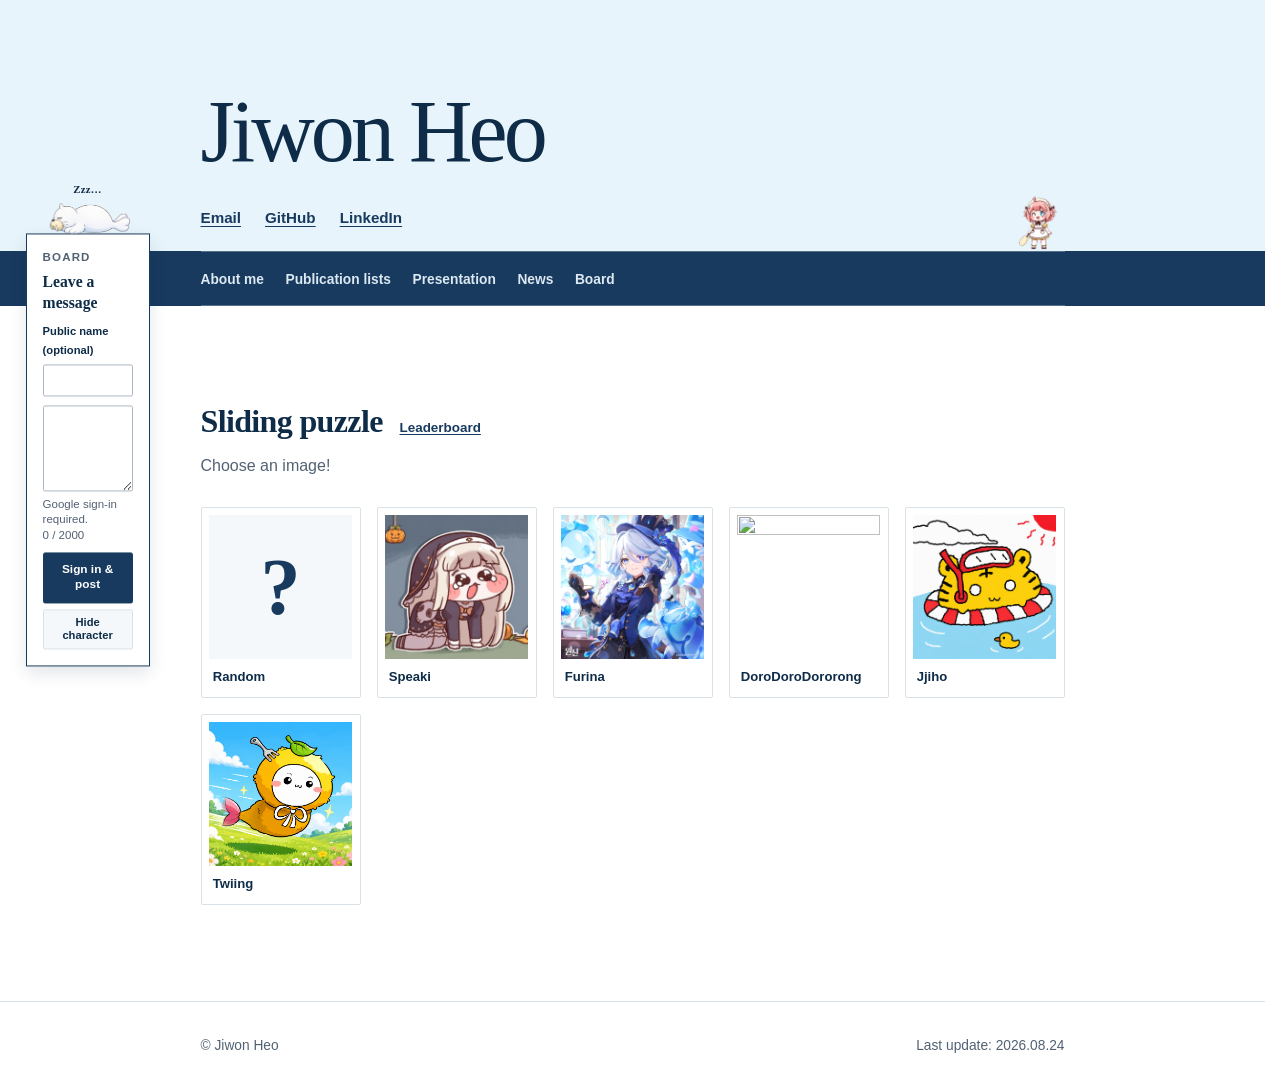
==== index.html @ bdf9b20f "Update AQIS 2026 presentation" ====
<!doctype html>
<html lang="en">
<head>
  <meta charset="utf-8">
  <meta name="viewport" content="width=device-width, initial-scale=1">
  <meta
    http-equiv="Content-Security-Policy"
    content="default-src 'self'; connect-src https://atdqvkkpnupphxrdoawq.supabase.co; base-uri 'none'; form-action 'self'; object-src 'none'; frame-src 'none'"
  >
  <meta
    name="description"
    content="Academic homepage of Jiwon Heo, a quantum information researcher at KAIST."
  >
  <meta name="theme-color" content="#173a5e">

  <title>Jiwon Heo</title>

  <link rel="stylesheet" href="style.css?v=20260813-9">
  <link rel="preload" as="image" type="image/png" href="assets/seal-model-v2/sleeping-side.png?v=20260813-3" fetchpriority="high">
  <link rel="preload" as="image" type="image/png" href="assets/seal-model-v2/awake-side.png?v=20260813-3" fetchpriority="high">
  <link rel="preload" as="script" href="board.js?v=20260813-8">
  <link rel="preload" as="script" href="seal-bootstrap.js?v=20260813-1">
  <link rel="expect" href="#message-card-title" blocking="render">
</head>

<body>
  <a class="skip-link" href="#main-content">Skip to main content</a>

  <header class="title-block">
    <div class="title-panel">
      <div class="container">
        <h1><a class="site-title-link" href="index.html">Jiwon Heo</a></h1>

        <nav aria-label="Contact and academic profiles">
          <ul class="profile-links">
            <li><a href="mailto:4865sj@gmail.com">Email</a></li>
            <li>
              <a
                href="https://github.com/4865sj"
                aria-label="GitHub (opens in a new tab)"
                target="_blank"
                rel="noopener noreferrer"
              >GitHub</a>
            </li>
            <li>
              <a
                href="https://kr.linkedin.com/in/4865sj"
                aria-label="LinkedIn (opens in a new tab)"
                target="_blank"
                rel="noopener noreferrer"
              >LinkedIn</a>
            </li>
          </ul>
        </nav>
      </div>
    </div>

    <nav class="category-nav" aria-label="Pages">
      <div class="container">
        <ul class="category-links">
          <li><a href="about.html">About me</a></li>
          <li><a href="publications.html">Publication lists</a></li>
          <li><a href="presentations.html">Presentation</a></li>
          <li><a href="news.html">News</a></li>
          <li><a href="board.html">Board</a></li>
        </ul>
      </div>
    </nav>
  </header>

  <main id="main-content">
    <section class="puzzle-section" aria-labelledby="puzzle-title">
      <div class="puzzle-content container">
        <header class="puzzle-heading">
          <div class="puzzle-heading-row">
            <h2 id="puzzle-title">Sliding puzzle</h2>
            <a
              class="puzzle-heading-link"
              href="leaderboard.html"
            >Leaderboard</a>
          </div>
          <p>Choose an image!</p>
        </header>

        <ul class="puzzle-gallery" data-puzzle-gallery>
          <li>
            <button
              class="puzzle-choice"
              type="button"
              data-puzzle-random
              aria-controls="puzzle-game"
              aria-label="Start sliding puzzle with a random image"
            >
              <span class="puzzle-random-icon" aria-hidden="true">?</span>
              <span>Random</span>
            </button>
          </li>
          <li data-puzzle-test-choice hidden>
            <button
              class="puzzle-choice puzzle-choice--test"
              type="button"
              data-puzzle-test
              data-puzzle-image="puzzle-images/Admin-test.png"
              data-puzzle-key="admin-test"
              data-puzzle-name="Admin test"
              aria-controls="puzzle-game"
              aria-label="Start the one-move administrator test puzzle"
            >
              <img
                src="puzzle-images/Admin-test.png"
                alt=""
                width="1254"
                height="1254"
                loading="lazy"
                decoding="async"
              >
              <span>Admin test</span>
            </button>
          </li>
          <li>
            <button
              class="puzzle-choice"
              type="button"
              data-puzzle-image="puzzle-images/Speaki.png"
              data-puzzle-key="speaki"
              data-puzzle-name="Speaki"
              aria-controls="puzzle-game"
              aria-label="Start sliding puzzle with Speaki"
            >
              <img
                src="puzzle-images/Speaki.png"
                alt=""
                width="1312"
                height="1199"
                loading="lazy"
                decoding="async"
              >
              <span>Speaki</span>
            </button>
          </li>
          <li>
            <button
              class="puzzle-choice"
              type="button"
              data-puzzle-image="puzzle-images/Furina.jpg"
              data-puzzle-key="furina"
              data-puzzle-name="Furina"
              aria-controls="puzzle-game"
              aria-label="Start sliding puzzle with Furina"
            >
              <img
                src="puzzle-images/Furina.jpg"
                alt=""
                width="1200"
                height="1200"
                loading="lazy"
                decoding="async"
              >
              <span>Furina</span>
            </button>
          </li>
          <li>
            <button
              class="puzzle-choice"
              type="button"
              data-puzzle-image="puzzle-images/DoroDoroDororong.png"
              data-puzzle-key="doro-doro-dororong"
              data-puzzle-name="DoroDoroDororong"
              aria-controls="puzzle-game"
              aria-label="Start sliding puzzle with DoroDoroDororong"
            >
              <img
                src="puzzle-images/DoroDoroDororong.png"
                alt=""
                width="3000"
                height="4000"
                loading="lazy"
                decoding="async"
              >
              <span>DoroDoroDororong</span>
            </button>
          </li>
          <li>
            <button
              class="puzzle-choice"
              type="button"
              data-puzzle-image="puzzle-images/Jjiho.png"
              data-puzzle-key="jjiho"
              data-puzzle-name="Jjiho"
              aria-controls="puzzle-game"
              aria-label="Start sliding puzzle with Jjiho"
            >
              <img
                src="puzzle-images/Jjiho.png"
                alt=""
                width="1254"
                height="1254"
                loading="lazy"
                decoding="async"
              >
              <span>Jjiho</span>
            </button>
          </li>
          <li>
            <button
              class="puzzle-choice"
              type="button"
              data-puzzle-image="puzzle-images/Twiing.png"
              data-puzzle-key="twiing"
              data-puzzle-name="Twiing"
              aria-controls="puzzle-game"
              aria-label="Start sliding puzzle with Twiing"
            >
              <img
                src="puzzle-images/Twiing.png"
                alt=""
                width="1448"
                height="1086"
                loading="lazy"
                decoding="async"
              >
              <span>Twiing</span>
            </button>
          </li>
        </ul>

        <div id="puzzle-game" class="puzzle-game" data-puzzle-game hidden>
          <div class="puzzle-game-heading">
            <div>
              <p class="puzzle-kicker">Now playing</p>
              <h3 data-puzzle-name>Speaki</h3>
              <p class="puzzle-test-badge" data-puzzle-test-badge hidden>
                Test mode · scores are not submitted
              </p>
            </div>
            <button class="text-button" type="button" data-puzzle-change>
              Choose another image
            </button>
          </div>

          <div class="puzzle-play-area">
            <div
              class="puzzle-board"
              role="group"
              tabindex="0"
              aria-label="6 by 6 sliding puzzle. Use arrow keys to move the empty space."
              data-puzzle-board
            ></div>

            <figure class="puzzle-reference">
              <img
                src="puzzle-images/Speaki.png"
                alt="Completed Speaki puzzle"
                width="1312"
                height="1199"
                decoding="async"
                data-puzzle-reference
              >
              <figcaption>Answer</figcaption>
            </figure>
          </div>

          <div class="puzzle-controls">
            <p class="puzzle-stats">
              <span><strong data-puzzle-moves>0</strong> moves</span>
            </p>
            <div class="puzzle-actions">
              <button class="button button-secondary" type="button" data-puzzle-reset>
                Reset
              </button>
              <button class="button" type="button" data-puzzle-shuffle>
                Shuffle
              </button>
            </div>
          </div>

          <section
            class="puzzle-completion"
            data-puzzle-completion
            aria-labelledby="puzzle-completion-title"
            hidden
          >
            <p class="puzzle-completion-kicker">Completed</p>
            <h4 id="puzzle-completion-title" tabindex="-1">Congratulations!</h4>
            <p data-puzzle-completion-summary></p>
            <dl class="puzzle-record" aria-label="Completion record">
              <div>
                <dt>Moves</dt>
                <dd data-puzzle-record-moves>0</dd>
              </div>
            </dl>
            <form class="puzzle-score-form" data-puzzle-score-form>
              <label for="puzzle-player-name">Public leaderboard name</label>
              <input
                id="puzzle-player-name"
                name="player_name"
                type="text"
                maxlength="40"
                autocomplete="nickname"
                aria-describedby="puzzle-name-help puzzle-score-consent puzzle-email-consent"
                data-puzzle-player-name
                required
              >
              <p id="puzzle-name-help" class="puzzle-field-note">
                Enter 1–40 characters. Do not enter an email address.
              </p>
              <p id="puzzle-score-consent" class="puzzle-score-consent" data-puzzle-score-consent>
                Add this record to the public leaderboard? Your chosen name and moves will be public.
              </p>
              <label class="puzzle-email-consent" id="puzzle-email-consent">
                <input type="checkbox" data-puzzle-email-consent required>
                <span>I agree that my Google email will be public and clicking my name will open an email message to me.</span>
              </label>
              <button class="button puzzle-score-submit" type="submit" data-puzzle-submit>
                Add to leaderboard
              </button>
            </form>
            <div class="puzzle-completion-actions">
              <button class="button button-secondary" type="button" data-puzzle-play-again>
                Play again
              </button>
            </div>
            <p class="puzzle-score-status" role="status" aria-live="polite" tabindex="-1" data-puzzle-score-status></p>
          </section>

          <p
            class="puzzle-status visually-hidden"
            role="status"
            aria-live="polite"
            data-puzzle-status
          ></p>

        </div>

      </div>
    </section>
  </main>

  <aside class="message-card seal-enhanced" aria-labelledby="message-card-title">
    <button
      class="card-seal card-seal--sleeping card-seal--slot-2"
      type="button"
      aria-label="Wake the sleeping white seal"
      aria-hidden="true"
      tabindex="-1"
    >
      <span class="card-seal__zzz" aria-hidden="true">Zzz&hellip;</span>
      <span class="card-seal__alert" aria-hidden="true">!</span>
      <span class="card-seal__facing" aria-hidden="true">
        <span class="card-seal__sprite">
          <img
            class="card-seal__art card-seal__art--sleeping"
            src="assets/seal-model-v2/sleeping-side.png?v=20260813-3"
            alt=""
            width="724"
            height="543"
            decoding="sync"
            loading="eager"
            fetchpriority="high"
            draggable="false"
          >
          <img
            class="card-seal__art card-seal__art--awake card-seal__art--awake-tail"
            src="assets/seal-model-v2/awake-side.png?v=20260813-3"
            alt=""
            width="724"
            height="543"
            decoding="sync"
            loading="eager"
            fetchpriority="high"
            draggable="false"
          >
          <img
            class="card-seal__art card-seal__art--awake card-seal__art--awake-body"
            src="assets/seal-model-v2/awake-side.png?v=20260813-3"
            alt=""
            width="724"
            height="543"
            decoding="sync"
            loading="eager"
            fetchpriority="high"
            draggable="false"
          >
        </span>
      </span>
    </button>
    <script src="seal-bootstrap.js?v=20260813-1"></script>
    <div class="message-card-content">
    <p class="message-label">Board</p>
    <form
      class="message-form"
      action="board.html"
      method="post"
      data-message-form="top-level"
    >
      <label id="message-card-title" class="message-title" for="index-message">
        Leave a message
      </label>
      <textarea
        id="index-message"
        name="message"
        rows="4"
        maxlength="2000"
        aria-describedby="index-message-note index-message-count"
        data-message-body
        required
      ></textarea>
      <div class="message-form-meta">
        <span id="index-message-note" data-session-note>Google sign-in required.</span>
        <span id="index-message-count" data-message-count>0 / 2000</span>
      </div>
      <button
        class="button message-submit"
        type="submit"
        data-message-submit
        data-signed-in-label="Post to Board"
      >Sign in &amp; post</button>
      <p class="form-status" data-message-status role="status" aria-live="polite"></p>
    </form>
    </div>
    <span
      class="card-seal-status visually-hidden"
      role="status"
      aria-live="polite"
    ></span>
  </aside>

  <footer class="site-footer">
    <div class="footer-content container">
      <p>&copy; Jiwon Heo</p>
      <p>Last update: 2026.08.24</p>
    </div>
  </footer>

  <script src="puzzle.js?v=20260813-9" defer></script>
  <script src="board.js?v=20260813-8" defer></script>
</body>
</html>
---- style.css ----
:root {
  --color-background: #ffffff;
  --color-text: #192635;
  --color-muted: #526273;
  --color-accent: #173a5e;
  --color-accent-strong: #0e2c48;
  --color-border: #d9e1e8;
  --color-title-background: #e8f4fb;
  --color-category-background: #173a5e;
  --color-category-text: #dce8f2;
  --color-surface: #f5f8fa;
  --color-error: #8b1e2d;
  --color-success: #176044;
  --font-sans: -apple-system, BlinkMacSystemFont, "Segoe UI", Roboto, Helvetica,
    Arial, sans-serif;
  --font-serif: Georgia, "Times New Roman", Times, serif;
  --max-width: 960px;
  --page-gutter: clamp(1.25rem, 4vw, 3rem);
  --message-rail-width: clamp(10rem, 18vw, 11rem);
  --section-spacing: clamp(3.75rem, 8vw, 6rem);
}

/* Keep the persistent board companion visually attached to the page while a
   same-origin category navigation replaces the document. Browsers without
   cross-document View Transitions simply ignore this progressive enhancement. */
@view-transition {
  navigation: auto;
}

::view-transition-old(root),
::view-transition-new(root) {
  animation: none;
}

::view-transition-group(site-seal-companion),
::view-transition-old(site-seal-companion),
::view-transition-new(site-seal-companion) {
  animation-duration: 120ms;
  animation-timing-function: ease-out;
}

*,
*::before,
*::after {
  box-sizing: border-box;
}

[hidden] {
  display: none !important;
}

html {
  background: var(--color-background);
  scrollbar-gutter: stable;
}

body {
  display: flex;
  min-height: 100vh;
  min-height: 100svh;
  margin: 0;
  flex-direction: column;
  background: var(--color-background);
  color: var(--color-text);
  font-family: var(--font-sans);
  font-size: 1rem;
  line-height: 1.7;
  text-rendering: optimizeLegibility;
}

a {
  color: var(--color-accent);
  text-decoration-thickness: 0.08em;
  text-underline-offset: 0.18em;
}

a:hover {
  color: var(--color-accent-strong);
  text-decoration-thickness: 0.12em;
}

a:focus-visible {
  border-radius: 2px;
  outline: 3px solid var(--color-accent);
  outline-offset: 4px;
}

button,
textarea,
input {
  font: inherit;
}

button:focus-visible,
textarea:focus-visible,
input:focus-visible {
  outline: 3px solid var(--color-accent);
  outline-offset: 3px;
}

textarea {
  display: block;
  width: 100%;
  padding: 0.65rem 0.7rem;
  resize: vertical;
  border: 1px solid #aab8c5;
  border-radius: 2px;
  background: #ffffff;
  color: var(--color-text);
  line-height: 1.5;
}

.board-name-input {
  display: block;
  width: 100%;
  padding: 0.48rem 0.6rem;
  border: 1px solid #aab8c5;
  border-radius: 2px;
  background: #ffffff;
  color: var(--color-text);
}

textarea:disabled,
input:disabled,
button:disabled {
  cursor: not-allowed;
  opacity: 0.62;
}

.button {
  display: inline-block;
  padding: 0.55rem 0.85rem;
  border: 1px solid var(--color-accent);
  border-radius: 2px;
  background: var(--color-accent);
  color: #ffffff;
  cursor: pointer;
  font-size: 0.84rem;
  font-weight: 700;
  line-height: 1.3;
}

.button:hover {
  border-color: var(--color-accent-strong);
  background: var(--color-accent-strong);
}

.button-secondary {
  background: #ffffff;
  color: var(--color-accent);
}

.button-secondary:hover {
  color: #ffffff;
}

.button-small {
  padding: 0.42rem 0.68rem;
  font-size: 0.78rem;
}

.text-button {
  min-height: 2.25rem;
  padding: 0.35rem 0.2rem;
  border: 0;
  background: transparent;
  color: var(--color-accent);
  cursor: pointer;
  font-size: 0.82rem;
  font-weight: 700;
  text-decoration: underline;
  text-decoration-thickness: 0.08em;
  text-underline-offset: 0.2em;
}

.text-button:hover {
  color: var(--color-accent-strong);
  text-decoration-thickness: 0.12em;
}

p,
h1,
h2,
h3 {
  margin-top: 0;
}

.container {
  width: 100%;
  max-width: var(--max-width);
  margin-inline: auto;
  padding-inline: var(--page-gutter);
}

.skip-link {
  position: fixed;
  z-index: 100;
  top: 0.75rem;
  left: 0.75rem;
  padding: 0.55rem 0.8rem;
  transform: translateY(-180%);
  background: var(--color-accent-strong);
  color: #ffffff;
  font-weight: 700;
}

.skip-link:hover,
.skip-link:focus {
  transform: translateY(0);
  color: #ffffff;
}

.title-block {
  background: var(--color-title-background);
}

.title-panel {
  padding-top: clamp(3.25rem, 8vw, 5.5rem);
  padding-bottom: 1.25rem;
}

.title-panel > .container {
  position: relative;
  isolation: isolate;
}

.title-panel > .container > h1,
.title-panel > .container > nav {
  position: relative;
  z-index: 1;
}

.title-crepe-track {
  position: absolute;
  z-index: 0;
  right: var(--page-gutter);
  bottom: -1.25rem;
  left: var(--page-gutter);
  height: clamp(3.02rem, 6.03vw, 4.91rem);
  overflow: visible;
  pointer-events: none;
}

.title-crepe {
  position: absolute;
  inset: 0;
}

.title-crepe--waapi {
  transition: none;
}

.title-crepe__anchor {
  position: absolute;
  bottom: 0;
  width: clamp(2rem, 4vw, 3.25rem);
  aspect-ratio: 345 / 420;
}

.title-crepe--slot-0 .title-crepe__anchor {
  left: 0;
}

.title-crepe--slot-1 .title-crepe__anchor {
  left: calc(25% - clamp(0.5rem, 1vw, 0.8125rem));
}

.title-crepe--slot-2 .title-crepe__anchor {
  left: calc(50% - clamp(1rem, 2vw, 1.625rem));
}

.title-crepe--slot-3 .title-crepe__anchor {
  left: calc(75% - clamp(1.5rem, 3vw, 2.4375rem));
}

.title-crepe--slot-4 .title-crepe__anchor {
  left: calc(100% - clamp(2rem, 4vw, 3.25rem));
}

.title-crepe__facing {
  position: absolute;
  inset: 0;
  display: block;
  transform-origin: center bottom;
}

.title-crepe__facing--right {
  transform: scaleX(-1);
}

.title-crepe__image {
  display: block;
  width: 100%;
  height: 100%;
  object-fit: contain;
  user-select: none;
}

.title-crepe__duster-mask,
.title-crepe__duster-head {
  position: absolute;
  left: var(--duster-x);
  top: var(--duster-y);
  width: var(--duster-width);
  height: var(--duster-height);
  border-radius: 50%;
  transform: translate(-50%, -50%) rotate(var(--duster-angle));
  transform-origin: center;
}

.title-crepe__duster-mask {
  z-index: 1;
  width: calc(var(--duster-width) + 1%);
  height: calc(var(--duster-height) + 1%);
  background: var(--color-title-background);
}

.title-crepe__duster-head {
  z-index: 2;
  background: url("assets/crepe-frames/duster-head.png?v=20260813-2") center / 100% 100% no-repeat;
}

.title-crepe-control {
  display: block;
  width: 100%;
  min-height: 2rem;
  margin-top: 0.75rem;
  padding: 0.35rem 0.45rem;
  border: 1px solid var(--color-border);
  border-radius: 2px;
  background: var(--color-surface);
  color: var(--color-accent-strong);
  font: inherit;
  font-size: 0.7rem;
  font-weight: 700;
  line-height: 1.2;
  cursor: pointer;
}

.title-crepe-control:hover {
  background: #ffffff;
}

.title-crepe-control:focus-visible {
  outline-color: var(--color-accent);
}

h1 {
  margin-bottom: 1.75rem;
  color: var(--color-accent-strong);
  font-family: var(--font-serif);
  font-size: clamp(3.25rem, 9vw, 5.5rem);
  font-weight: 500;
  letter-spacing: -0.045em;
  line-height: 1;
}

.site-title-link {
  color: inherit;
  text-decoration: none;
}

.site-title-link:hover {
  color: inherit;
  text-decoration: none;
}

.profile-links,
.category-links {
  display: flex;
  margin: 0;
  padding: 0;
  flex-wrap: wrap;
  gap: 0.65rem 1.5rem;
  list-style: none;
}

.profile-links a {
  font-size: 0.95rem;
  font-weight: 700;
}

.category-nav {
  background: var(--color-category-background);
}

.category-links {
  padding-block: 0.8rem;
  gap: 0.45rem 1.35rem;
  border-top: 1px solid rgb(255 255 255 / 28%);
  border-bottom: 1px solid rgb(255 255 255 / 28%);
}

.category-links a {
  color: var(--color-category-text);
  font-size: 0.86rem;
  font-weight: 600;
  text-decoration: none;
}

.category-links a:hover {
  color: #ffffff;
  text-decoration: underline;
  text-underline-offset: 0.25em;
}

.category-links a[aria-current="page"] {
  color: #ffffff;
  font-weight: 700;
  text-decoration: underline;
  text-underline-offset: 0.25em;
}

.category-links a:focus-visible {
  outline-color: #ffffff;
}

.content-section {
  padding-block: var(--section-spacing);
}

.section-heading h2 {
  margin-bottom: 0;
  color: var(--color-accent-strong);
  font-family: var(--font-serif);
  font-size: clamp(1.4rem, 3vw, 1.7rem);
  font-weight: 600;
  letter-spacing: -0.02em;
  line-height: 1.2;
}

.section-layout {
  display: grid;
  grid-template-columns: minmax(9rem, 0.32fr) minmax(0, 1fr);
  gap: clamp(2rem, 7vw, 5rem);
}

.section-content {
  min-width: 0;
  padding-top: 0.15rem;
}

.section-content > :last-child {
  margin-bottom: 0;
}

.about-content {
  max-width: 43rem;
}

.about-links {
  margin-top: 1.5rem;
}

.about-links a {
  font-weight: 700;
}

.empty-note {
  max-width: 42rem;
  color: var(--color-muted);
}

.publication-section + .publication-section {
  margin-top: 2.5rem;
}

.publication-section-title {
  margin-bottom: 1rem;
  color: var(--color-accent-strong);
  font-family: var(--font-serif);
  font-size: 1.3rem;
}

.publication {
  padding-block: 1.5rem;
  border-top: 1px solid var(--color-border);
}

.publication:first-of-type {
  padding-top: 0;
  border-top: 0;
}

.publication-title {
  margin-bottom: 0.25rem;
  font-family: var(--font-serif);
  font-size: 1.12rem;
  font-weight: 700;
  line-height: 1.45;
}

.publication-authors,
.publication-venue,
.publication-links {
  margin-bottom: 0.2rem;
  color: var(--color-muted);
  font-size: 0.94rem;
}

.publication-author-self {
  text-decoration: underline;
  text-decoration-thickness: 1px;
  text-underline-offset: 0.18em;
}

.news-list {
  margin: 0;
  padding: 0;
  list-style: none;
}

.news-list li {
  display: grid;
  padding-block: 1rem;
  grid-template-columns: minmax(7rem, auto) auto minmax(0, 1fr);
  align-items: baseline;
  gap: 0.45rem 0.7rem;
  border-top: 1px solid var(--color-border);
}

.news-list li:first-child {
  padding-top: 0;
  border-top: 0;
}

.news-list p {
  margin: 0;
}

.news-date {
  color: var(--color-accent-strong);
  font-weight: 700;
  white-space: nowrap;
}

.news-separator {
  color: var(--color-border);
}

@media (max-width: 480px) {
  .news-list li {
    grid-template-columns: auto minmax(0, 1fr);
  }

  .news-content {
    grid-column: 1 / -1;
  }
}

.puzzle-section {
  padding-block: var(--section-spacing);
  background: var(--color-background);
}

.puzzle-heading {
  max-width: 42rem;
  margin-bottom: 1.75rem;
}

.puzzle-heading-row {
  display: flex;
  align-items: baseline;
  flex-wrap: wrap;
  gap: 0.4rem 0.9rem;
}

.puzzle-heading h2 {
  margin-bottom: 0;
  color: var(--color-accent-strong);
  font-family: var(--font-serif);
  font-size: clamp(1.6rem, 3.5vw, 2rem);
  font-weight: 600;
  letter-spacing: -0.02em;
  line-height: 1.2;
}

.puzzle-heading-link {
  display: inline-flex;
  min-height: 2.25rem;
  padding-inline: 0.15rem;
  align-items: center;
  font-size: 0.84rem;
  font-weight: 700;
  white-space: nowrap;
}

.puzzle-heading p {
  margin-top: 0.35rem;
  margin-bottom: 0;
  color: var(--color-muted);
}

.puzzle-gallery {
  display: flex;
  margin: 0;
  padding: 0;
  flex-wrap: wrap;
  gap: 1rem;
  list-style: none;
}

.puzzle-gallery li {
  width: min(10rem, 100%);
}

.puzzle-choice {
  display: block;
  width: 100%;
  padding: 0.45rem;
  border: 1px solid var(--color-border);
  border-radius: 2px;
  background: var(--color-background);
  color: var(--color-accent-strong);
  cursor: pointer;
  text-align: left;
}

.puzzle-choice:hover {
  border-color: var(--color-accent);
}

.puzzle-choice img {
  display: block;
  width: 100%;
  height: auto;
  aspect-ratio: 1;
  object-fit: cover;
}

.puzzle-choice .puzzle-random-icon {
  display: grid;
  width: 100%;
  padding: 0;
  aspect-ratio: 1;
  place-items: center;
  background: var(--color-surface);
  color: var(--color-accent);
  font-family: var(--font-serif);
  font-size: clamp(3.5rem, 8vw, 5rem);
  font-weight: 600;
  line-height: 1;
}

.puzzle-choice span {
  display: block;
  padding: 0.45rem 0.25rem 0.1rem;
  font-size: 0.82rem;
  font-weight: 700;
}

.puzzle-game {
  width: min(100%, 40rem);
}

.puzzle-game-heading {
  display: flex;
  margin-bottom: 1rem;
  align-items: flex-end;
  justify-content: space-between;
  gap: 0.75rem 1.5rem;
}

.puzzle-game-heading h3 {
  margin-bottom: 0;
  color: var(--color-accent-strong);
  font-family: var(--font-serif);
  font-size: 1.25rem;
}

.puzzle-kicker {
  margin-bottom: 0.05rem;
  color: var(--color-muted);
  font-size: 0.72rem;
  font-weight: 700;
  letter-spacing: 0.08em;
  text-transform: uppercase;
}

.puzzle-test-badge {
  margin: 0.35rem 0 0;
  color: var(--color-error);
  font-size: 0.76rem;
  font-weight: 700;
}

.puzzle-play-area {
  display: grid;
  grid-template-columns: minmax(0, 24rem) minmax(0, 14rem);
  align-items: start;
  gap: clamp(1rem, 3vw, 1.75rem);
}

.puzzle-play-area--solved {
  grid-template-columns: minmax(0, 24rem);
  justify-content: center;
}

.puzzle-play-area--solved .puzzle-reference {
  display: none;
}

.puzzle-board {
  --puzzle-gap: 2px;

  display: grid;
  position: relative;
  isolation: isolate;
  width: 100%;
  padding: 3px;
  grid-template-columns: repeat(6, 1fr);
  gap: var(--puzzle-gap);
  aspect-ratio: 1;
  background: var(--color-accent);
  overflow: hidden;
  touch-action: manipulation;
}

.puzzle-board--solved {
  --puzzle-gap: 0px;

  padding: 0;
  gap: 0;
  background: var(--color-surface);
  box-shadow: 0 0 0 4px rgb(23 96 68 / 22%), 0 0 2rem rgb(23 96 68 / 26%);
  animation: puzzle-complete-merge 900ms cubic-bezier(0.22, 1, 0.36, 1) both;
}

.puzzle-board--solved::before,
.puzzle-board--solved::after {
  position: absolute;
  z-index: 4;
  inset: 0;
  content: "";
  pointer-events: none;
}

.puzzle-board--solved::before {
  background:
    radial-gradient(circle at 14% 22%, rgb(255 255 255 / 90%) 0 0.16rem, transparent 0.19rem),
    radial-gradient(circle at 81% 18%, rgb(255 229 132 / 92%) 0 0.2rem, transparent 0.23rem),
    radial-gradient(circle at 74% 78%, rgb(255 255 255 / 88%) 0 0.14rem, transparent 0.17rem),
    radial-gradient(circle at 25% 73%, rgb(148 226 204 / 92%) 0 0.18rem, transparent 0.21rem);
  animation: puzzle-complete-sparkles 900ms ease-out both;
}

.puzzle-board--solved::after {
  width: 42%;
  background: linear-gradient(105deg, transparent, rgb(255 255 255 / 58%), transparent);
  transform: translateX(-170%) skewX(-12deg);
  animation: puzzle-complete-shine 850ms 100ms ease-in-out both;
}

.puzzle-merged-piece {
  position: relative;
  min-width: 0;
  overflow: hidden;
  aspect-ratio: 1;
}

.puzzle-solved-image {
  position: absolute;
  z-index: 3;
  inset: 0;
  display: block;
  width: 100%;
  height: 100%;
  background: var(--color-surface);
  object-fit: contain;
  object-position: center;
  opacity: 1;
  animation: puzzle-original-reveal 900ms ease-out both;
}

.puzzle-solved-banner {
  position: absolute;
  z-index: 5;
  top: 0.65rem;
  left: 50%;
  max-width: calc(100% - 1.5rem);
  padding: 0.35rem 0.65rem;
  transform: translateX(-50%);
  border: 1px solid rgb(255 255 255 / 68%);
  border-radius: 999px;
  background: rgb(14 44 72 / 86%);
  color: #ffffff;
  font-family: var(--font-serif);
  font-size: clamp(0.9rem, 3.5vw, 1.25rem);
  font-weight: 700;
  line-height: 1.2;
  text-align: center;
  white-space: nowrap;
  opacity: 1;
  animation: puzzle-banner-reveal 900ms ease-out both;
}

@keyframes puzzle-complete-merge {
  0% {
    padding: 3px;
    gap: 2px;
    transform: scale(1);
  }

  55% {
    padding: 0;
    gap: 0;
    transform: scale(1.018);
  }

  100% {
    padding: 0;
    gap: 0;
    transform: scale(1);
  }
}

@keyframes puzzle-original-reveal {
  0%,
  54% {
    opacity: 0;
  }

  100% {
    opacity: 1;
  }
}

@keyframes puzzle-banner-reveal {
  0%,
  62% {
    transform: translate(-50%, 0.35rem);
    opacity: 0;
  }

  100% {
    transform: translate(-50%, 0);
    opacity: 1;
  }
}

@keyframes puzzle-complete-sparkles {
  0% {
    opacity: 0;
    transform: scale(0.82);
  }

  42% {
    opacity: 1;
  }

  100% {
    opacity: 0;
    transform: scale(1.08);
  }
}

@keyframes puzzle-complete-shine {
  to {
    transform: translateX(340%) skewX(-12deg);
  }
}

.puzzle-board:focus-visible {
  outline: 3px solid var(--color-accent);
  outline-offset: 4px;
}

.puzzle-tile,
.puzzle-empty,
.puzzle-merged-piece {
  position: relative;
  min-width: 0;
  overflow: hidden;
  border: 0;
  border-radius: 0;
  aspect-ratio: 1;
}

.puzzle-tile {
  padding: 0;
  background-color: var(--color-surface);
  cursor: pointer;
}

.puzzle-tile--moving {
  z-index: 2;
  animation-duration: 180ms;
  animation-timing-function: cubic-bezier(0.22, 0.61, 0.36, 1);
  animation-fill-mode: both;
  will-change: transform;
}

.puzzle-slide-from-above {
  animation-name: puzzle-slide-from-above;
}

.puzzle-slide-from-below {
  animation-name: puzzle-slide-from-below;
}

.puzzle-slide-from-left {
  animation-name: puzzle-slide-from-left;
}

.puzzle-slide-from-right {
  animation-name: puzzle-slide-from-right;
}

@keyframes puzzle-slide-from-above {
  from {
    transform: translateY(calc(-100% - var(--puzzle-gap)));
  }
}

@keyframes puzzle-slide-from-below {
  from {
    transform: translateY(calc(100% + var(--puzzle-gap)));
  }
}

@keyframes puzzle-slide-from-left {
  from {
    transform: translateX(calc(-100% - var(--puzzle-gap)));
  }
}

@keyframes puzzle-slide-from-right {
  from {
    transform: translateX(calc(100% + var(--puzzle-gap)));
  }
}

.puzzle-tile img,
.puzzle-merged-piece img {
  position: absolute;
  width: 600%;
  max-width: none;
  height: 600%;
  object-fit: cover;
  object-position: center;
  pointer-events: none;
  user-select: none;
}

.puzzle-column-0 img {
  left: 0;
}

.puzzle-column-1 img {
  left: -100%;
}

.puzzle-column-2 img {
  left: -200%;
}

.puzzle-column-3 img {
  left: -300%;
}

.puzzle-column-4 img {
  left: -400%;
}

.puzzle-column-5 img {
  left: -500%;
}

.puzzle-row-0 img {
  top: 0;
}

.puzzle-row-1 img {
  top: -100%;
}

.puzzle-row-2 img {
  top: -200%;
}

.puzzle-row-3 img {
  top: -300%;
}

.puzzle-row-4 img {
  top: -400%;
}

.puzzle-row-5 img {
  top: -500%;
}

.puzzle-tile:hover {
  box-shadow: inset 0 0 0 2px #ffffff;
}

.puzzle-tile:focus-visible {
  position: relative;
  z-index: 1;
  outline: 3px solid #ffffff;
  outline-offset: -4px;
}

.puzzle-empty {
  background: var(--color-title-background);
  box-shadow: inset 0 0 0 3px var(--color-accent);
}

.puzzle-reference {
  position: sticky;
  top: 1rem;
  margin: 0;
}

.puzzle-reference img {
  display: block;
  width: 100%;
  height: auto;
  aspect-ratio: 1;
  border: 1px solid var(--color-border);
  object-fit: cover;
  object-position: center;
}

.puzzle-reference figcaption {
  margin-top: 0.4rem;
  color: var(--color-muted);
  font-size: 0.75rem;
  text-align: center;
}

.puzzle-controls {
  display: flex;
  margin-top: 1rem;
  align-items: center;
  justify-content: space-between;
  gap: 0.75rem 1rem;
}

.puzzle-controls p {
  margin-bottom: 0;
  color: var(--color-muted);
  font-size: 0.86rem;
}

.puzzle-stats {
  display: flex;
  flex-wrap: wrap;
  gap: 0.2rem 1rem;
  font-variant-numeric: tabular-nums;
}

.puzzle-actions {
  display: flex;
  gap: 0.55rem;
}

.puzzle-status {
  min-height: 1.5em;
  margin-top: 0.65rem;
  margin-bottom: 0;
  color: var(--color-success);
  font-size: 0.86rem;
  font-weight: 600;
}

.puzzle-status[data-tone="error"] {
  color: var(--color-error);
}

.puzzle-completion {
  margin-top: 1.25rem;
  padding: 1rem 1.1rem;
  border: 1px solid rgb(23 96 68 / 42%);
  border-left: 4px solid var(--color-success);
  background: #f1faf6;
  animation: puzzle-result-enter 360ms ease-out both;
}

.puzzle-completion-kicker {
  margin-bottom: 0.1rem;
  color: var(--color-success);
  font-size: 0.72rem;
  font-weight: 800;
  letter-spacing: 0.08em;
  text-transform: uppercase;
}

.puzzle-completion h4 {
  margin: 0;
  color: var(--color-accent-strong);
  font-family: var(--font-serif);
  font-size: 1.22rem;
}

.puzzle-completion > p:not(.puzzle-completion-kicker, .puzzle-score-status) {
  margin: 0.35rem 0 0;
}

.puzzle-record {
  display: grid;
  margin: 1rem 0;
  max-width: 12rem;
  grid-template-columns: 1fr;
  gap: 0.65rem;
}

.puzzle-record div {
  padding: 0.7rem 0.8rem;
  border: 1px solid rgb(23 96 68 / 22%);
  background: rgb(255 255 255 / 72%);
}

.puzzle-record dt {
  color: var(--color-muted);
  font-size: 0.7rem;
  font-weight: 800;
  letter-spacing: 0.07em;
  text-transform: uppercase;
}

.puzzle-record dd {
  margin: 0.1rem 0 0;
  color: var(--color-accent-strong);
  font-family: var(--font-serif);
  font-size: 1.2rem;
  font-weight: 700;
  font-variant-numeric: tabular-nums;
}

.puzzle-score-form {
  display: grid;
  padding-top: 1rem;
  border-top: 1px solid rgb(23 96 68 / 22%);
  grid-template-columns: minmax(0, 1fr) auto;
  gap: 0.45rem 0.75rem;
}

.puzzle-score-form label,
.puzzle-score-form input,
.puzzle-score-form p {
  grid-column: 1 / -1;
}

.puzzle-score-form .puzzle-email-consent {
  display: grid;
  margin-top: 0.4rem;
  align-items: start;
  grid-template-columns: auto minmax(0, 1fr);
  gap: 0.5rem;
  color: var(--color-muted);
  font-size: 0.78rem;
  font-weight: 600;
}

.puzzle-score-form .puzzle-email-consent input {
  width: 1rem;
  min-width: 1rem;
  height: 1rem;
  margin-top: 0.1rem;
  grid-column: 1;
}

.puzzle-score-form .puzzle-email-consent span {
  grid-column: 2;
}

.puzzle-score-form label {
  color: var(--color-accent-strong);
  font-size: 0.82rem;
  font-weight: 800;
}

.puzzle-score-form input {
  width: 100%;
  min-width: 0;
  padding: 0.62rem 0.68rem;
  border: 1px solid #aab8c5;
  border-radius: 2px;
  background: #ffffff;
  color: var(--color-text);
}

.puzzle-score-form input[aria-invalid="true"] {
  border-color: var(--color-error);
}

.puzzle-field-note,
.puzzle-score-consent {
  margin: 0;
  color: var(--color-muted);
  font-size: 0.78rem;
}

.puzzle-score-consent {
  margin-top: 0.35rem;
}

.puzzle-score-submit {
  grid-column: 2;
  justify-self: end;
}

.puzzle-completion-actions {
  display: flex;
  margin-top: 0.85rem;
  flex-wrap: wrap;
  gap: 0.55rem;
}

.puzzle-score-status {
  min-height: 1.5em;
  margin: 0.6rem 0 0;
  color: var(--color-muted);
  font-size: 0.82rem;
  font-weight: 600;
}

.puzzle-score-status[data-tone="success"] {
  color: var(--color-success);
}

.puzzle-score-status[data-tone="error"] {
  color: var(--color-error);
}

.leaderboard-page {
  padding-block: var(--section-spacing);
  background: var(--color-background);
}

.leaderboard-page-content {
  width: min(100%, 58rem);
}

.leaderboard-page-header {
  max-width: 43rem;
  margin-bottom: clamp(2rem, 6vw, 3.5rem);
}

.leaderboard-page-header h2 {
  margin-bottom: 0.55rem;
  color: var(--color-accent-strong);
  font-family: var(--font-serif);
  font-size: clamp(1.8rem, 4vw, 2.5rem);
}

.leaderboard-page-header p:last-child {
  margin-top: 1rem;
}

.hall-of-fame {
  padding: clamp(1rem, 3vw, 1.5rem);
  border: 1px solid #c6a95b;
  border-top: 4px solid #b58d2d;
  background: linear-gradient(135deg, #fffdf5, #f8f3e3);
}

.leaderboard-section-heading {
  display: flex;
  align-items: end;
  justify-content: space-between;
  gap: 0.75rem 1.25rem;
}

.leaderboard-section-heading h3,
.image-rankings-heading h3,
.image-ranking-title {
  margin: 0;
  color: var(--color-accent-strong);
  font-family: var(--font-serif);
}

.leaderboard-section-heading h3,
.image-rankings-heading h3 {
  font-size: clamp(1.35rem, 3vw, 1.75rem);
}

.leaderboard-section-heading > span {
  color: #755b19;
  font-size: 0.78rem;
  font-weight: 800;
  letter-spacing: 0.04em;
  text-transform: uppercase;
}

.leaderboard-privacy-note,
.leaderboard-page-status {
  margin: 0.7rem 0 0;
  color: var(--color-muted);
  font-size: 0.82rem;
}

.leaderboard-page-status {
  min-height: 1.5em;
}

.leaderboard-page-table-wrap {
  width: 100%;
  margin-top: 0.85rem;
  overflow-x: auto;
}

.leaderboard-page-table {
  width: 100%;
  border-collapse: collapse;
  font-size: 0.86rem;
  font-variant-numeric: tabular-nums;
}

.leaderboard-hall-table {
  min-width: 42rem;
}

.leaderboard-page-table th,
.leaderboard-page-table td {
  padding: 0.68rem 0.72rem;
  border-bottom: 1px solid rgb(23 58 94 / 16%);
  text-align: left;
  vertical-align: top;
}

.leaderboard-page-table th {
  color: var(--color-accent-strong);
  font-size: 0.72rem;
  letter-spacing: 0.05em;
  text-transform: uppercase;
}

.leaderboard-page-table tr.is-you td {
  background: #eef8f4;
  font-weight: 700;
}

.hall-of-fame .leaderboard-page-table tr.place-1 td {
  background: rgb(224 190 86 / 16%);
}

.hall-of-fame .leaderboard-page-table tr.place-2 td {
  background: rgb(177 185 198 / 15%);
}

.hall-of-fame .leaderboard-page-table tr.place-3 td {
  background: rgb(182 122 74 / 12%);
}

.leaderboard-place,
.leaderboard-moves {
  width: 5rem;
  white-space: nowrap;
  font-weight: 800;
}

.leaderboard-date {
  width: 10rem;
  white-space: nowrap;
}

.leaderboard-you {
  color: var(--color-success);
  font-size: 0.75rem;
}

.image-rankings {
  margin-top: clamp(2.5rem, 7vw, 4rem);
}

.image-rankings-heading {
  margin-bottom: 1.25rem;
}

.image-rankings-title-row {
  display: flex;
  align-items: baseline;
  flex-wrap: wrap;
  gap: 0.35rem 0.7rem;
}

.image-rankings-period,
.image-rankings-retention {
  margin: 0;
  color: var(--color-muted);
  font-size: 0.82rem;
  font-weight: 600;
}

.image-rankings-period {
  font-variant-numeric: tabular-nums;
}

.image-rankings-retention {
  margin-top: 0.45rem;
}

.image-ranking-list {
  display: grid;
  gap: 0.75rem;
}

.image-ranking {
  scroll-margin-top: 1rem;
  border: 1px solid rgb(23 58 94 / 18%);
  background: var(--color-surface);
}

.image-ranking-summary {
  display: flex;
  min-height: 3.25rem;
  align-items: center;
  justify-content: space-between;
  gap: 1rem;
  padding: 0.8rem 1rem;
  cursor: pointer;
  list-style: none;
}

.image-ranking-summary::-webkit-details-marker {
  display: none;
}

.image-ranking-summary::after {
  content: "+";
  flex: 0 0 auto;
  color: var(--color-accent-strong);
  font-size: 1.35rem;
  font-weight: 700;
  line-height: 1;
}

.image-ranking[open] .image-ranking-summary {
  border-bottom: 2px solid var(--color-accent);
}

.image-ranking[open] .image-ranking-summary::after {
  content: "−";
}

.image-ranking-summary:focus-visible {
  outline: 3px solid var(--color-accent);
  outline-offset: 3px;
}

.image-ranking-title {
  font-size: 1.2rem;
  font-weight: 700;
}

.image-ranking-summary-hint {
  margin-left: auto;
  color: var(--color-muted);
  font-size: 0.76rem;
  font-weight: 700;
}

.image-ranking-panel {
  padding: 0 1rem 1rem;
}

.leaderboard-image-table {
  min-width: 30rem;
}

@keyframes puzzle-result-enter {
  from {
    opacity: 0;
    transform: translateY(0.45rem);
  }
}

.visually-hidden {
  position: absolute;
  width: 1px;
  height: 1px;
  padding: 0;
  margin: -1px;
  overflow: hidden;
  clip: rect(0 0 0 0);
  clip-path: inset(50%);
  white-space: nowrap;
  border: 0;
}

@media (prefers-reduced-motion: reduce) {
  .puzzle-tile--moving {
    animation: none;
  }

  .puzzle-board--solved,
  .puzzle-completion,
  .puzzle-solved-image,
  .puzzle-solved-banner {
    animation: none;
  }

  .puzzle-board--solved::before,
  .puzzle-board--solved::after {
    display: none;
  }
}

.board-content {
  max-width: 46rem;
}

.board-account {
  display: flex;
  margin-bottom: 1.5rem;
  padding: 0.9rem 1rem;
  align-items: center;
  justify-content: space-between;
  gap: 0.75rem 1rem;
  border: 1px solid var(--color-border);
  background: var(--color-surface);
}

.board-account p {
  margin-bottom: 0;
  color: var(--color-muted);
  font-size: 0.88rem;
}

.board-composer {
  margin-bottom: 2.75rem;
  padding: 1.15rem;
  border: 1px solid var(--color-border);
}

.board-composer > label,
.reply-label {
  display: block;
  margin-bottom: 0.45rem;
  color: var(--color-accent-strong);
  font-weight: 700;
}

.board-name-field {
  margin-bottom: 0.8rem;
}

.board-name-label {
  display: block;
  margin-bottom: 0.25rem;
  color: var(--color-accent-strong);
  font-size: 0.82rem;
  font-weight: 700;
}

.image-upload-field {
  margin-top: 1rem;
  padding-top: 0.9rem;
  border-top: 1px solid var(--color-border);
}

.image-upload-field > label {
  display: block;
  margin-bottom: 0.15rem;
  color: var(--color-accent-strong);
  font-size: 0.88rem;
  font-weight: 700;
}

.image-upload-field > label span,
.image-upload-note {
  color: var(--color-muted);
  font-weight: 400;
}

.image-upload-note {
  margin-bottom: 0.55rem;
  font-size: 0.76rem;
  line-height: 1.45;
}

.image-upload-field input[type="file"] {
  display: block;
  width: 100%;
  max-width: 100%;
  color: var(--color-text);
  font-size: 0.8rem;
}

.image-upload-field input[type="file"]::file-selector-button {
  margin-right: 0.65rem;
  padding: 0.42rem 0.65rem;
  border: 1px solid var(--color-accent);
  border-radius: 2px;
  background: #ffffff;
  color: var(--color-accent);
  cursor: pointer;
  font: inherit;
  font-weight: 700;
}

.image-upload-field input[type="file"]:disabled::file-selector-button {
  cursor: not-allowed;
}

.image-preview {
  display: grid;
  margin-top: 0.75rem;
  padding: 0.65rem;
  grid-template-columns: 4.5rem minmax(0, 1fr);
  align-items: center;
  gap: 0.75rem;
  border: 1px solid var(--color-border);
  background: var(--color-surface);
}

.image-preview img {
  display: block;
  width: 4.5rem;
  height: 4.5rem;
  border: 1px solid var(--color-border);
  object-fit: cover;
}

.image-preview p {
  margin-bottom: 0.15rem;
  overflow-wrap: anywhere;
  color: var(--color-muted);
  font-size: 0.78rem;
}

.composer-footer,
.reply-footer {
  display: flex;
  margin-top: 0.65rem;
  align-items: flex-start;
  justify-content: space-between;
  gap: 0.75rem 1rem;
}

.composer-meta {
  display: grid;
  color: var(--color-muted);
  font-size: 0.75rem;
  line-height: 1.45;
}

.form-status {
  min-height: 1.4em;
  margin-top: 0.55rem;
  margin-bottom: 0;
  color: var(--color-muted);
  font-size: 0.78rem;
  line-height: 1.45;
}

.form-status[data-tone="error"],
.board-status[data-tone="error"] {
  color: var(--color-error);
  font-weight: 600;
}

.form-status[data-tone="success"],
.board-status[data-tone="success"] {
  color: var(--color-success);
  font-weight: 600;
}

.board-feed-heading {
  display: flex;
  padding-bottom: 0.55rem;
  align-items: baseline;
  justify-content: space-between;
  gap: 1rem;
  border-bottom: 2px solid var(--color-accent);
}

.board-feed-heading h3 {
  margin-bottom: 0;
  color: var(--color-accent-strong);
  font-family: var(--font-serif);
  font-size: 1.2rem;
}

.board-status {
  min-height: 1.5em;
  margin-block: 0.75rem 0;
  color: var(--color-muted);
  font-size: 0.82rem;
}

.board-list,
.reply-list {
  margin: 0;
  padding: 0;
  list-style: none;
}

.board-message-item {
  border-bottom: 1px solid var(--color-border);
}

.board-message {
  padding-block: 1.35rem;
}

.board-message:focus {
  outline: 3px solid var(--color-accent);
  outline-offset: 4px;
}

.board-message-header {
  display: flex;
  margin-bottom: 0.55rem;
  align-items: baseline;
  justify-content: space-between;
  gap: 0.4rem 1rem;
}

.board-message-byline {
  display: flex;
  min-width: 0;
  align-items: baseline;
  flex-wrap: wrap;
  gap: 0.25rem 0.65rem;
}

.board-author {
  color: var(--color-accent-strong);
  font-size: 0.9rem;
}

a.board-author {
  overflow-wrap: anywhere;
  font-weight: 700;
}

.board-time {
  color: var(--color-muted);
  font-size: 0.74rem;
  white-space: nowrap;
}

.board-edited {
  color: var(--color-muted);
  font-size: 0.74rem;
  font-style: italic;
}

.board-message-body {
  margin-bottom: 0.65rem;
  overflow-wrap: anywhere;
  white-space: pre-wrap;
}

.board-message-body--deleted {
  color: var(--color-muted);
  font-style: italic;
}

.board-message-actions {
  display: flex;
  margin-top: 0.35rem;
  justify-content: flex-end;
  flex-wrap: wrap;
  gap: 0.35rem 0.9rem;
}

.board-message-actions .reply-toggle {
  margin-left: 0;
}

.text-button-danger {
  color: var(--color-error);
}

.board-edit-form {
  margin-top: 0.85rem;
  padding: 0.85rem;
  border-left: 3px solid var(--color-accent);
  background: var(--color-surface);
}

.board-edit-image-field {
  margin-top: 0.85rem;
}

.board-edit-image-action {
  display: inline-block;
  margin-top: 0.55rem;
}

.board-attachment {
  margin: 0.85rem 0 1rem;
}

.board-attachment a {
  display: inline-block;
  max-width: 100%;
}

.board-attachment img {
  display: block;
  width: min(100%, 28rem);
  max-height: 32rem;
  border: 1px solid var(--color-border);
  background: var(--color-surface);
  object-fit: contain;
}

.board-attachment figcaption {
  margin-top: 0.3rem;
  color: var(--color-muted);
  font-size: 0.74rem;
}

.reply-toggle {
  display: block;
  margin-left: auto;
}

.reply-composer {
  margin-top: 0.85rem;
  padding: 0.85rem;
  border-left: 3px solid var(--color-border);
  background: var(--color-surface);
}

.board-name-field--reply {
  margin-bottom: 0.65rem;
}

.reply-label {
  font-size: 0.84rem;
}

.reply-count {
  color: var(--color-muted);
  font-size: 0.72rem;
}

.reply-actions {
  display: flex;
  align-items: center;
  gap: 0.85rem;
}

.reply-list {
  margin-top: 1rem;
  margin-left: clamp(0.75rem, 4vw, 2rem);
  border-left: 2px solid var(--color-border);
}

.board-reply {
  padding-left: clamp(0.85rem, 3vw, 1.4rem);
  border-top: 1px solid var(--color-border);
}

.board-message-reply {
  padding-block: 1rem;
}

.card-seal {
  position: absolute;
  z-index: 2;
  top: -3rem;
  width: 5.4rem;
  height: 3rem;
  padding: 0;
  border: 0;
  background: transparent;
  color: var(--color-accent-strong);
  cursor: pointer;
  line-height: 1;
  transition: none;
  view-transition-name: site-seal-companion;
}

.card-seal--crawling {
  transition: left var(--seal-crawl-duration, 2000ms) cubic-bezier(0.45, 0.05, 0.55, 0.95);
}

.card-seal--crawling.card-seal--waapi-crawl {
  transition: none;
}

.card-seal--slot-0 {
  left: 0;
}

.card-seal--slot-1 {
  left: calc(25% - 1.35rem);
}

.card-seal--slot-2 {
  left: calc(50% - 2.7rem);
}

.card-seal--slot-3 {
  left: calc(75% - 4.05rem);
}

.card-seal--slot-4 {
  left: calc(100% - 5.4rem);
}

.card-seal__zzz,
.card-seal__alert {
  position: absolute;
  z-index: 3;
  top: -0.05rem;
  left: 50%;
  width: 2.5rem;
  margin-left: -1.25rem;
  font-family: var(--font-serif);
  font-weight: 700;
  text-align: center;
}

.card-seal__zzz {
  font-size: 0.67rem;
  letter-spacing: 0.03em;
  animation: seal-zzz-drift 2.3s ease-in-out infinite;
  animation-delay: var(--seal-zzz-delay, 0ms);
}

.card-seal__alert {
  font-size: 1rem;
  letter-spacing: 0.04em;
  opacity: 0;
}

.card-seal__facing {
  position: absolute;
  inset: 0.5rem 0 0;
  display: block;
  transform-origin: center;
}

.card-seal__facing--right {
  transform: scaleX(-1);
}

.card-seal__sprite {
  position: absolute;
  inset: 0;
  display: block;
  transform-origin: 48% 100%;
}

.card-seal__art {
  position: absolute;
  right: 0;
  bottom: -0.43rem;
  display: block;
  width: 100%;
  height: auto;
  transform-origin: 50% 100%;
  pointer-events: none;
  user-select: none;
  -webkit-user-drag: none;
}

.card-seal__art--awake {
  display: none;
}

.card-seal__art--awake-tail {
  z-index: 0;
  clip-path: polygon(
    75.7% 0,
    100% 0,
    100% 100%,
    75.7% 100%,
    75.7% 81.2%,
    71% 78%,
    71% 72.5%,
    75.7% 69.5%
  );
}

.card-seal__art--awake-body {
  z-index: 1;
  clip-path: polygon(
    0 0,
    75.7% 0,
    75.7% 69.5%,
    79% 72.5%,
    79% 78%,
    75.7% 81.2%,
    75.7% 100%,
    0 100%
  );
}

.card-seal:not(.card-seal--sleeping) .card-seal__art--sleeping {
  display: none;
}

.card-seal:not(.card-seal--sleeping) .card-seal__art--awake {
  display: block;
}

.card-seal--sleeping .card-seal__art--sleeping {
  animation: seal-sleepy-belly 2.4s ease-in-out infinite;
  animation-delay: var(--seal-sleep-delay, 0ms);
}

.card-seal--startled .card-seal__zzz,
.card-seal--confused .card-seal__zzz,
.card-seal--crawling .card-seal__zzz,
.card-seal--settling .card-seal__zzz {
  opacity: 0;
  animation: none;
}

.card-seal--startled .card-seal__alert,
.card-seal--confused .card-seal__alert {
  opacity: 1;
}

.card-seal--startled .card-seal__alert {
  animation: seal-surprise 950ms ease-out both;
  animation-delay: var(--seal-phase-delay, 0ms);
}

.card-seal--confused .card-seal__alert {
  animation: seal-question 1800ms ease-in-out both;
  animation-delay: var(--seal-phase-delay, 0ms);
}

.card-seal--startled .card-seal__sprite {
  animation: seal-startle 950ms ease-out both;
  animation-delay: var(--seal-phase-delay, 0ms);
}

.card-seal--confused .card-seal__art--awake-tail {
  transform-origin: 75.7% 75.1%;
  animation: seal-tail-wiggle 1800ms ease-in-out both;
  animation-delay: var(--seal-phase-delay, 0ms);
}

.card-seal--crawling .card-seal__sprite {
  animation: seal-crawl 620ms ease-in-out infinite;
  animation-delay: var(--seal-crawl-cycle-delay, 0ms);
}

.card-seal--crawling .card-seal__art--awake {
  animation: seal-belly-drag 620ms ease-in-out infinite;
  animation-delay: var(--seal-crawl-cycle-delay, 0ms);
}

.card-seal--settling .card-seal__sprite {
  animation: seal-settle 160ms ease-out both;
}

@keyframes seal-sleepy-belly {
  0%,
  100% {
    transform: translateY(0) scale(1);
  }

  50% {
    transform: translateY(0.025rem) scale(1.008, 0.985);
  }
}

@keyframes seal-zzz-drift {
  0%,
  100% {
    transform: translateY(0);
    opacity: 0.55;
  }

  50% {
    transform: translateY(-0.18rem);
    opacity: 1;
  }
}

@keyframes seal-startle {
  0% {
    transform: scale(1);
  }

  45% {
    transform: rotate(-2deg) scale(0.96, 1.08);
  }

  100% {
    transform: scale(1);
  }
}

@keyframes seal-surprise {
  from {
    transform: translateY(0.15rem) scale(0.6);
    opacity: 0;
  }

  to {
    transform: translateY(0) scale(1);
    opacity: 1;
  }
}

@keyframes seal-question {
  0%,
  100% {
    transform: translateX(0) rotate(0);
  }

  35% {
    transform: translateX(-0.08rem) rotate(-5deg);
  }

  70% {
    transform: translateX(0.08rem) rotate(5deg);
  }
}

@keyframes seal-tail-wiggle {
  0%,
  100% {
    transform: rotate(0);
  }

  16% {
    transform: rotate(-12deg);
  }

  34% {
    transform: rotate(15deg);
  }

  52% {
    transform: rotate(-14deg);
  }

  70% {
    transform: rotate(12deg);
  }

  86% {
    transform: rotate(-7deg);
  }
}

@keyframes seal-crawl {
  0%,
  100% {
    transform: translateX(-0.04rem) scaleX(1.01);
  }

  50% {
    transform: translateX(0.04rem) scaleX(0.99);
  }
}

@keyframes seal-belly-drag {
  0%,
  100% {
    transform: scale(1.01, 0.98) skewX(-0.5deg);
  }

  50% {
    transform: scale(1.025, 0.95) skewX(1deg);
  }
}

@keyframes seal-settle {
  0% {
    transform: scaleY(1);
  }

  50% {
    transform: scaleY(0.88);
  }

  100% {
    transform: scaleY(1);
  }
}

.message-card {
  position: fixed;
  z-index: 5;
  top: 50%;
  left: clamp(1rem, 2vw, 2rem);
  width: clamp(
    7.75rem,
    calc((100vw - var(--max-width)) / 2 - 2.25rem),
    11rem
  );
  max-height: calc(84vh - 2rem);
  max-height: calc(84svh - 2rem);
  padding: 1rem;
  overflow-y: auto;
  transform: translateY(-50%);
  border: 1px solid var(--color-accent);
  background: var(--color-background);
  box-shadow: 0 0.4rem 1rem rgb(14 44 72 / 12%);
}

.message-card.seal-enhanced {
  max-height: none;
  padding: 0;
  overflow: visible;
  border: 0;
  background: transparent;
  box-shadow: none;
}

.message-card-content {
  max-height: calc(84vh - 2rem);
  max-height: calc(84svh - 2rem);
  padding: 1rem;
  overflow-y: auto;
  border: 1px solid var(--color-accent);
  background: var(--color-background);
  box-shadow: 0 0.4rem 1rem rgb(14 44 72 / 12%);
}

.message-label {
  margin-bottom: 0.45rem;
  color: var(--color-muted);
  font-size: 0.72rem;
  font-weight: 700;
  letter-spacing: 0.1em;
  line-height: 1.3;
  text-transform: uppercase;
}

.message-title {
  display: block;
  margin-bottom: 0.55rem;
  color: var(--color-accent-strong);
  font-family: var(--font-serif);
  font-size: 0.98rem;
  font-weight: 600;
  line-height: 1.3;
}

.message-form textarea {
  min-height: 5.3rem;
  padding: 0.4rem 0.45rem;
  font-size: 0.74rem;
}

.message-form .board-name-field {
  margin-bottom: 0.55rem;
}

.message-form .board-name-label,
.message-form .board-name-input {
  font-size: 0.7rem;
}

.message-form .board-name-input {
  padding: 0.35rem 0.4rem;
}

.message-form-meta {
  display: grid;
  margin-block: 0.4rem 0.55rem;
  color: var(--color-muted);
  font-size: 0.72rem;
  line-height: 1.35;
}

.message-submit {
  width: 100%;
  padding-inline: 0.4rem;
  font-size: 0.74rem;
}

.message-form .form-status {
  font-size: 0.72rem;
}

.message-card-content > .message-form > .form-status:empty {
  min-height: 0;
  margin-top: 0;
}

.message-card-content > .title-crepe-control {
  margin-top: 0.4rem;
}

.site-footer {
  margin-top: auto;
  padding-block: 2rem;
  border-top: 1px solid var(--color-border);
  color: var(--color-muted);
  font-size: 0.86rem;
}

.footer-content {
  display: flex;
  justify-content: space-between;
  gap: 1rem 2rem;
}

.footer-content p {
  margin-bottom: 0;
}

@media (min-width: 681px) and (max-width: 1219px) {
  .container {
    width: calc(100% - var(--message-rail-width) - var(--page-gutter));
    max-width: var(--max-width);
    margin-right: var(--page-gutter);
    margin-left: var(--message-rail-width);
  }

  .message-card {
    left: 1rem;
    width: calc(var(--message-rail-width) - 2rem);
  }
}

@media (max-width: 680px) {
  .section-layout {
    grid-template-columns: 1fr;
    gap: 2rem;
  }

  .message-card {
    position: static;
    width: calc(100% - var(--page-gutter) - var(--page-gutter));
    max-width: calc(var(--max-width) - var(--page-gutter) - var(--page-gutter));
    max-height: none;
    margin: 4.4rem auto 1.5rem;
    overflow: visible;
    transform: none;
  }

  .message-card.seal-enhanced {
    position: relative;
    top: auto;
    left: auto;
  }

  .message-card-content {
    max-height: none;
    overflow: visible;
  }
}

@media (prefers-reduced-motion: reduce) {
  ::view-transition-group(site-seal-companion),
  ::view-transition-old(site-seal-companion),
  ::view-transition-new(site-seal-companion) {
    animation: none;
  }

  .title-crepe,
  .title-crepe * {
    transition: none !important;
    animation: none !important;
  }

  .title-crepe-control {
    transition: none !important;
  }

  .card-seal,
  .card-seal * {
    transition: none !important;
    animation: none !important;
  }
}

@media (max-width: 560px) {
  .puzzle-play-area {
    grid-template-columns: 1fr;
  }

  .puzzle-reference {
    position: static;
    width: min(10rem, 100%);
  }
}

@media (max-width: 480px) {
  .title-panel {
    padding-top: 2.75rem;
    padding-bottom: 1rem;
  }

  .title-crepe-track {
    right: var(--page-gutter);
    bottom: -1rem;
    height: 3.02rem;
  }

  .title-crepe__anchor {
    width: 2rem;
  }

  .category-links {
    gap-inline: 1rem;
  }

  .board-account,
  .composer-footer,
  .reply-footer,
  .board-message-header,
  .puzzle-game-heading,
  .puzzle-controls {
    align-items: flex-start;
    flex-direction: column;
  }

  .board-account .button,
  .composer-footer .button,
  .puzzle-actions {
    width: 100%;
  }

  .puzzle-actions .button {
    flex: 1;
  }

  .puzzle-record,
  .puzzle-score-form {
    grid-template-columns: 1fr;
  }

  .puzzle-score-submit {
    width: 100%;
    grid-column: 1;
    justify-self: stretch;
  }

  .puzzle-completion-actions .button {
    width: 100%;
  }

  .leaderboard-section-heading {
    align-items: flex-start;
    flex-direction: column;
  }

  .leaderboard-page-table th,
  .leaderboard-page-table td {
    padding-inline: 0.5rem;
  }

  .board-time {
    white-space: normal;
  }

  .image-preview {
    grid-template-columns: 1fr;
  }

  .footer-content {
    flex-direction: column;
    gap: 0.25rem;
  }
}
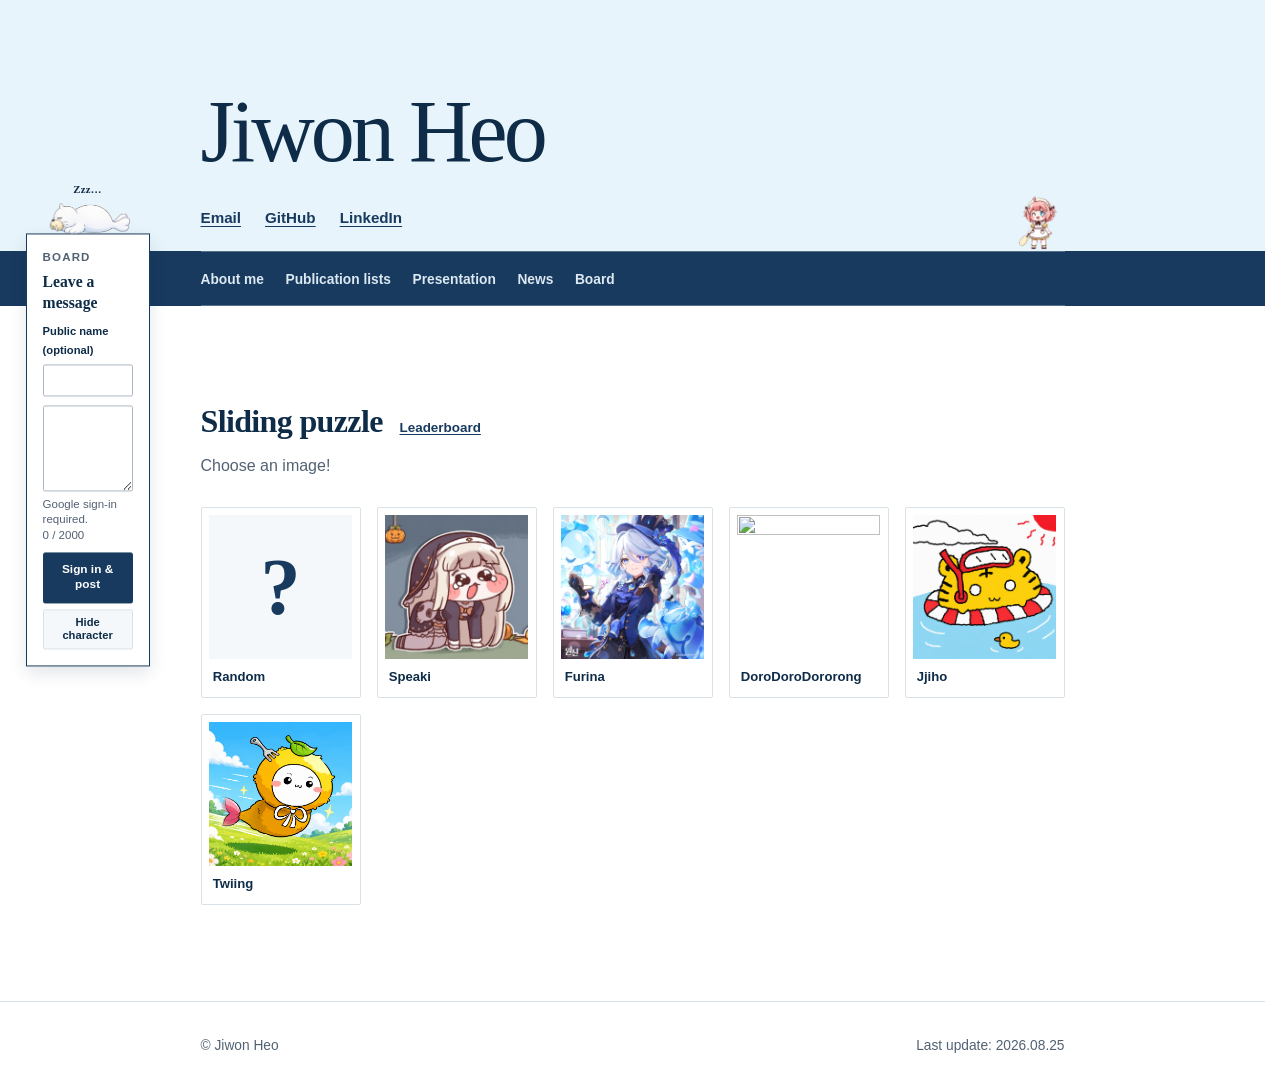
==== commit 88911437: "Update AQIS 2026 presentation" ====
--- a/index.html
+++ b/index.html
@@ -428,7 +428,7 @@
   <footer class="site-footer">
     <div class="footer-content container">
       <p>&copy; Jiwon Heo</p>
-      <p>Last update: 2026.08.24</p>
+      <p>Last update: 2026.08.25</p>
     </div>
   </footer>
 
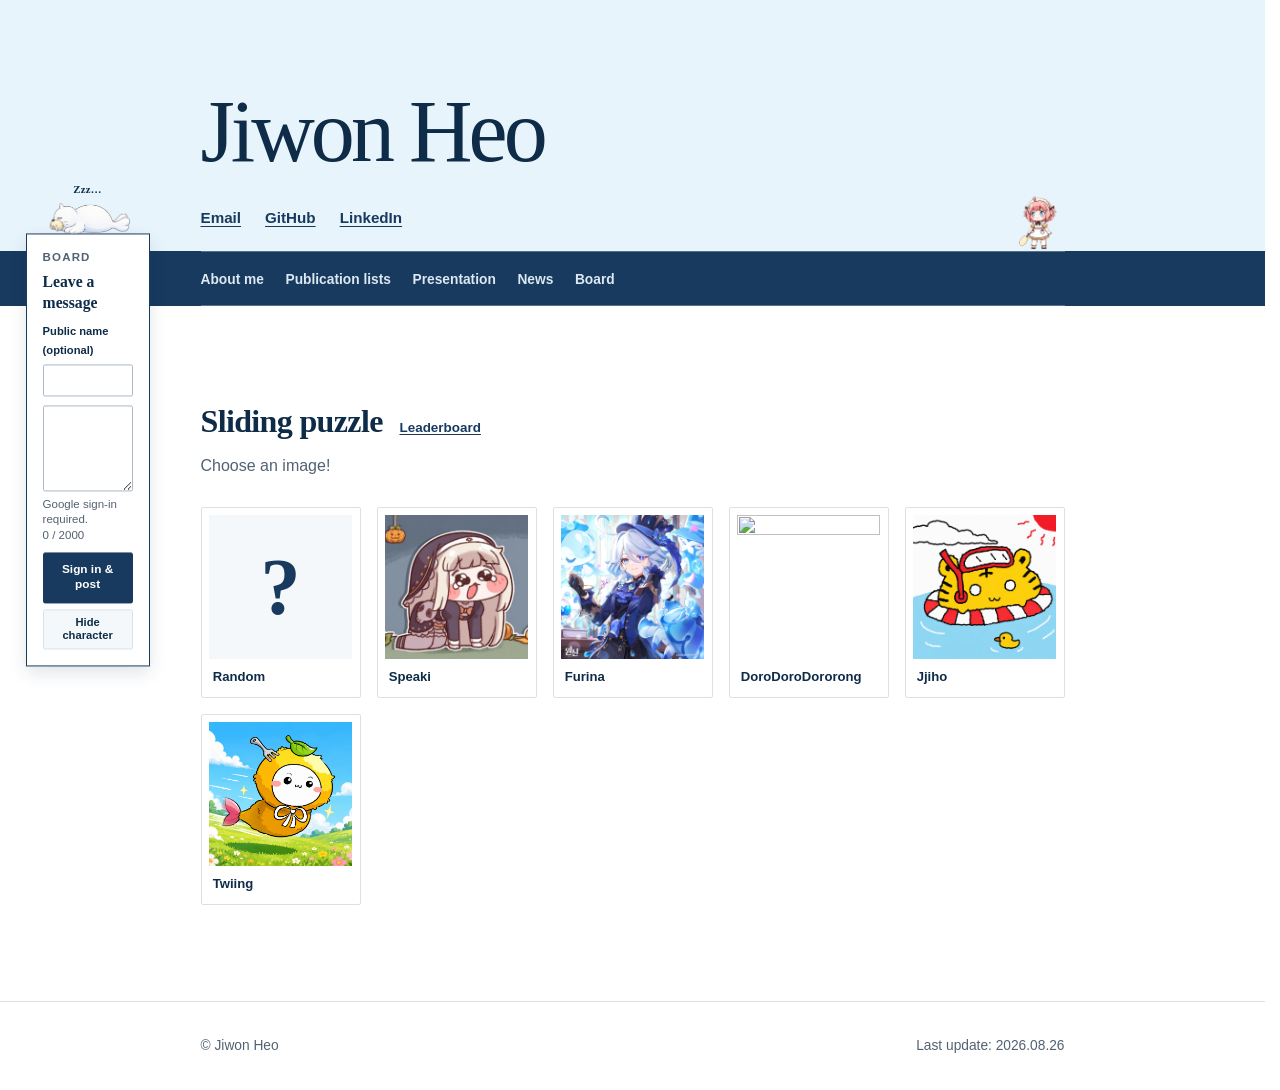
==== commit 9eb90cef: "Add AQIS 2026 talk to News" ====
--- a/index.html
+++ b/index.html
@@ -428,7 +428,7 @@
   <footer class="site-footer">
     <div class="footer-content container">
       <p>&copy; Jiwon Heo</p>
-      <p>Last update: 2026.08.25</p>
+      <p>Last update: 2026.08.26</p>
     </div>
   </footer>
 
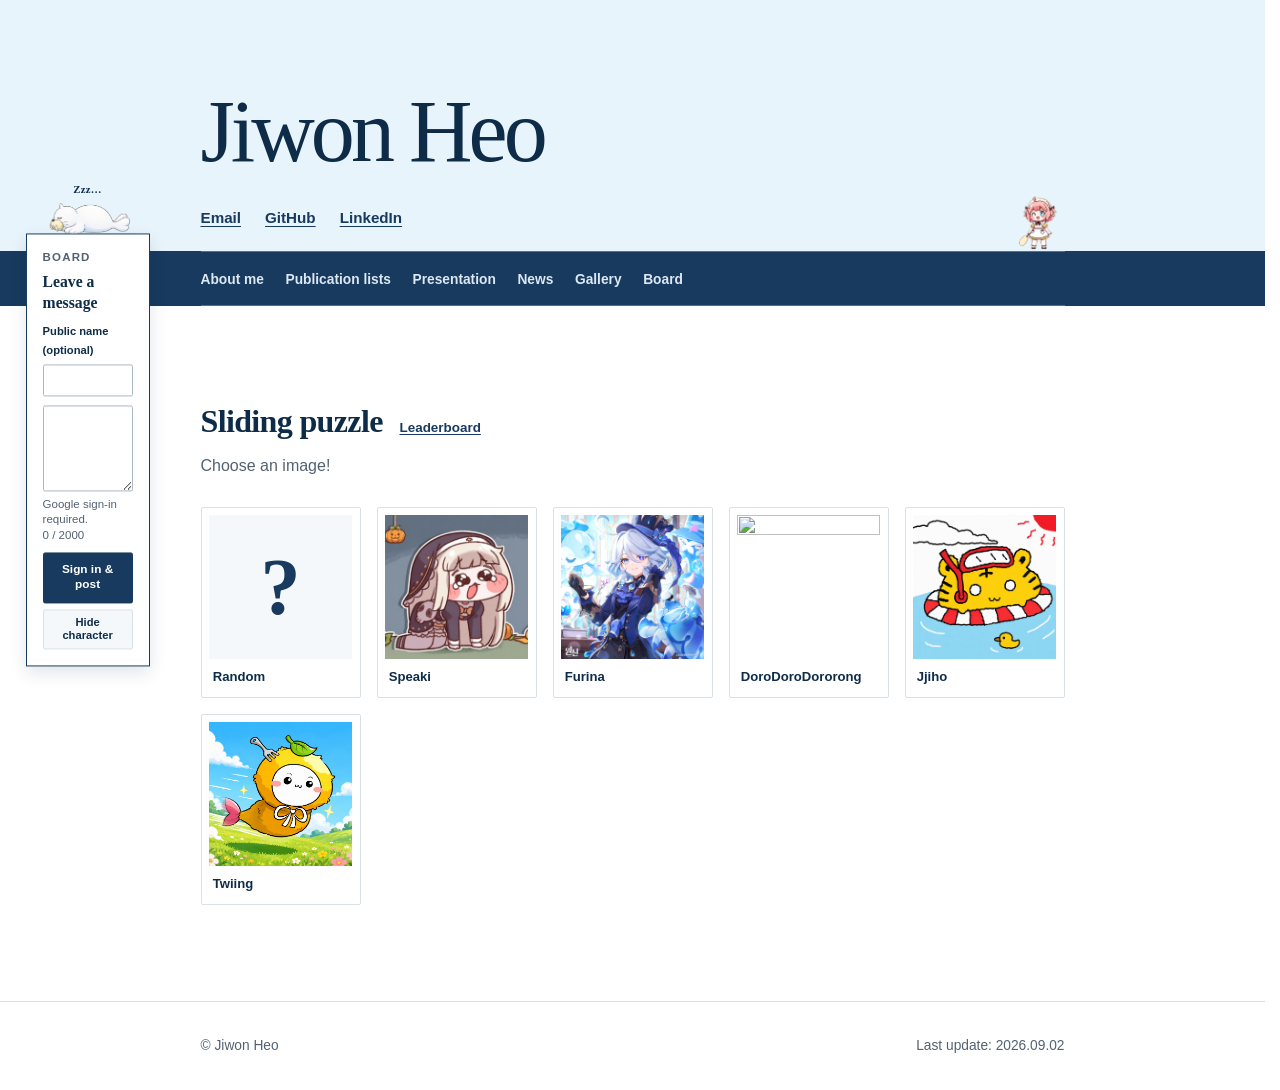
==== commit 887e86e4: "Add AQIS 2026 photo gallery" ====
--- a/index.html
+++ b/index.html
@@ -62,6 +62,7 @@
           <li><a href="publications.html">Publication lists</a></li>
           <li><a href="presentations.html">Presentation</a></li>
           <li><a href="news.html">News</a></li>
+          <li><a href="gallery-test.html">Gallery</a></li>
           <li><a href="board.html">Board</a></li>
         </ul>
       </div>
@@ -428,7 +429,7 @@
   <footer class="site-footer">
     <div class="footer-content container">
       <p>&copy; Jiwon Heo</p>
-      <p>Last update: 2026.08.26</p>
+      <p>Last update: 2026.09.02</p>
     </div>
   </footer>
 
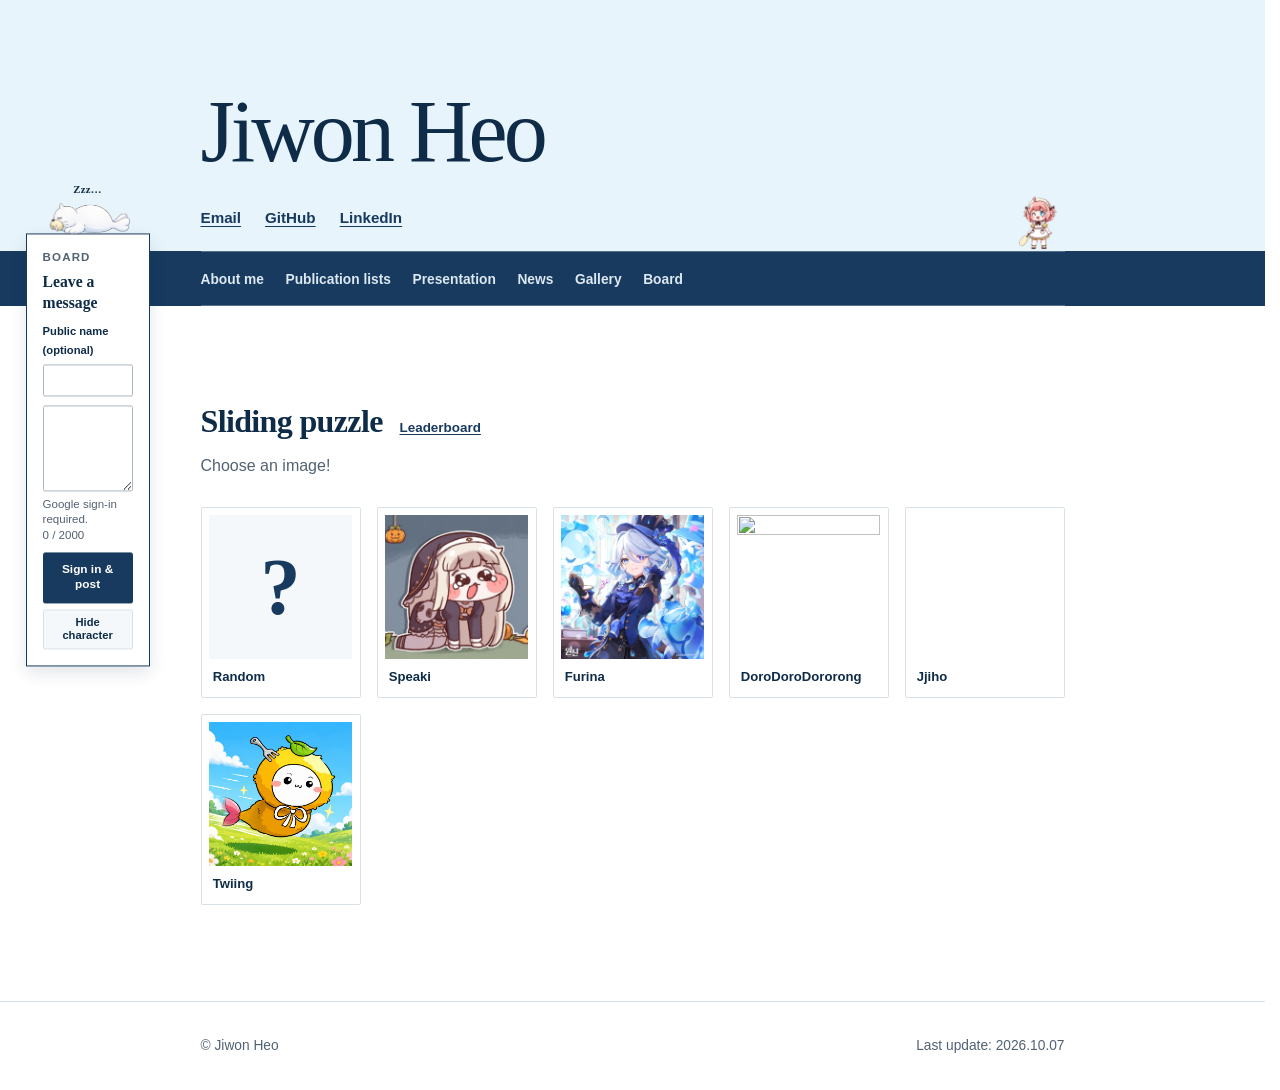
==== commit 74298ecc: "Add recent fermionic magic papers to selected publications" ====
--- a/index.html
+++ b/index.html
@@ -429,7 +429,7 @@
   <footer class="site-footer">
     <div class="footer-content container">
       <p>&copy; Jiwon Heo</p>
-      <p>Last update: 2026.09.02</p>
+      <p>Last update: 2026.10.07</p>
     </div>
   </footer>
 
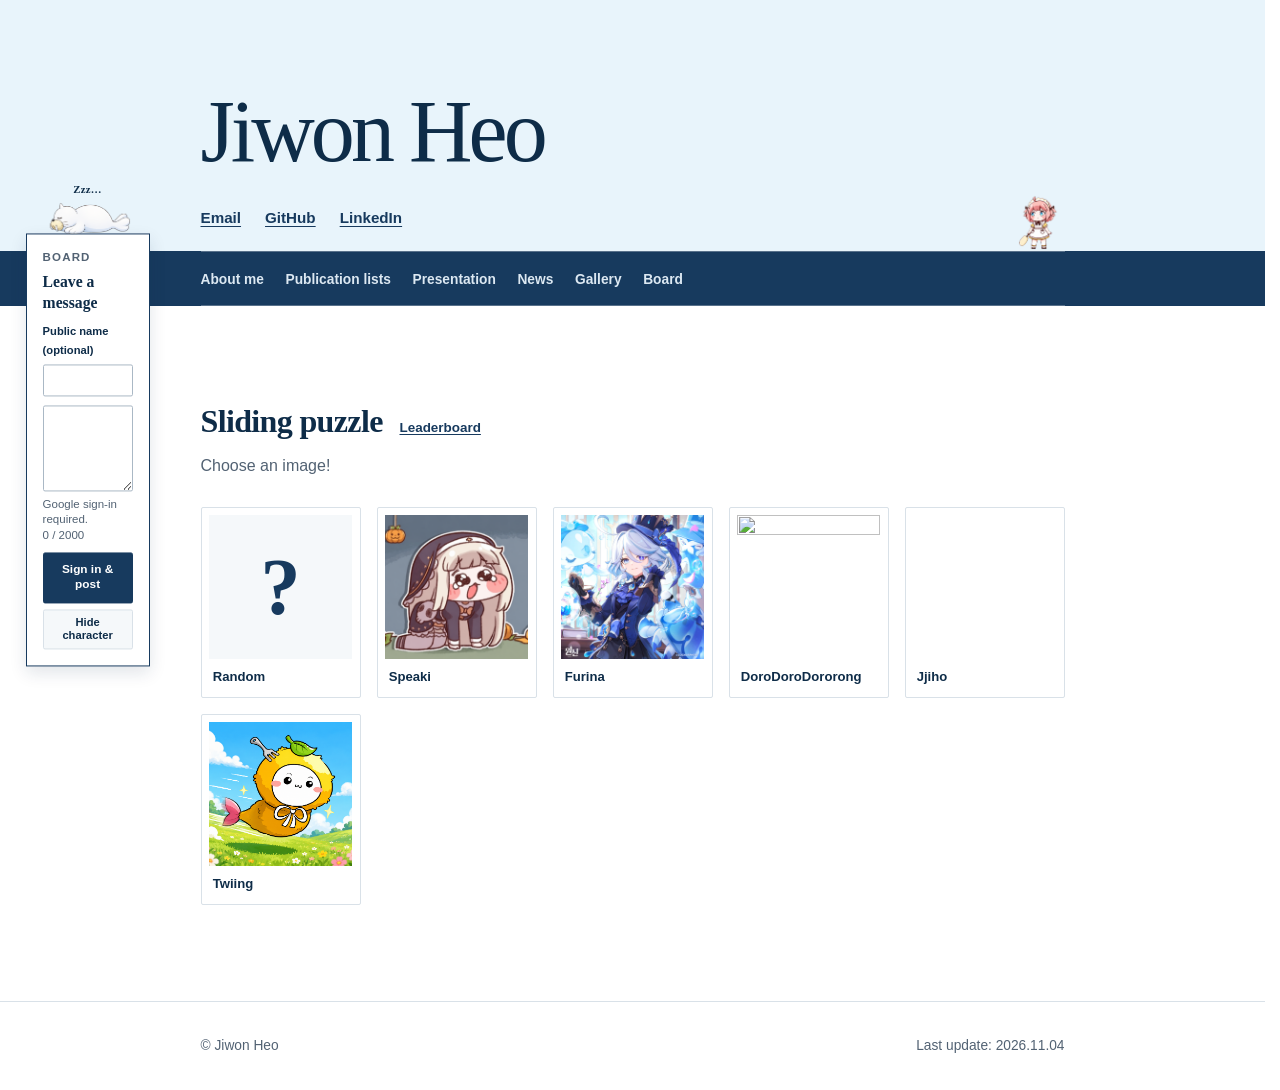
==== commit 0934b10b: "Add K-QIS 2026 presentation and talk news" ====
--- a/index.html
+++ b/index.html
@@ -429,7 +429,7 @@
   <footer class="site-footer">
     <div class="footer-content container">
       <p>&copy; Jiwon Heo</p>
-      <p>Last update: 2026.10.07</p>
+      <p>Last update: 2026.11.04</p>
     </div>
   </footer>
 
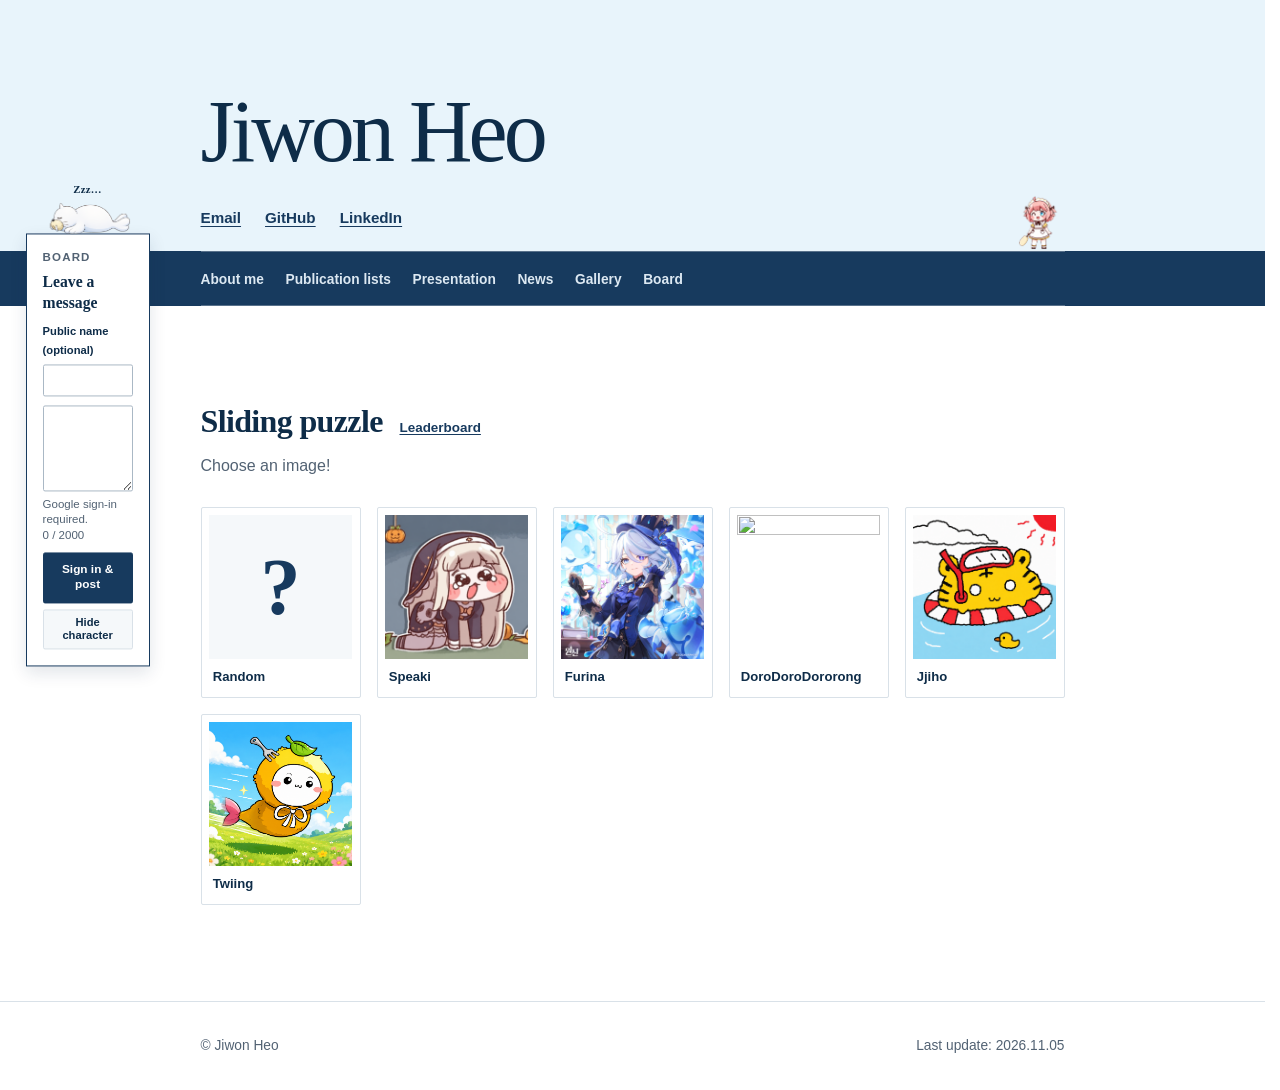
==== commit 662dfb59: "Update K-QIS 2026 presentation for November 5" ====
--- a/index.html
+++ b/index.html
@@ -429,7 +429,7 @@
   <footer class="site-footer">
     <div class="footer-content container">
       <p>&copy; Jiwon Heo</p>
-      <p>Last update: 2026.11.04</p>
+      <p>Last update: 2026.11.05</p>
     </div>
   </footer>
 
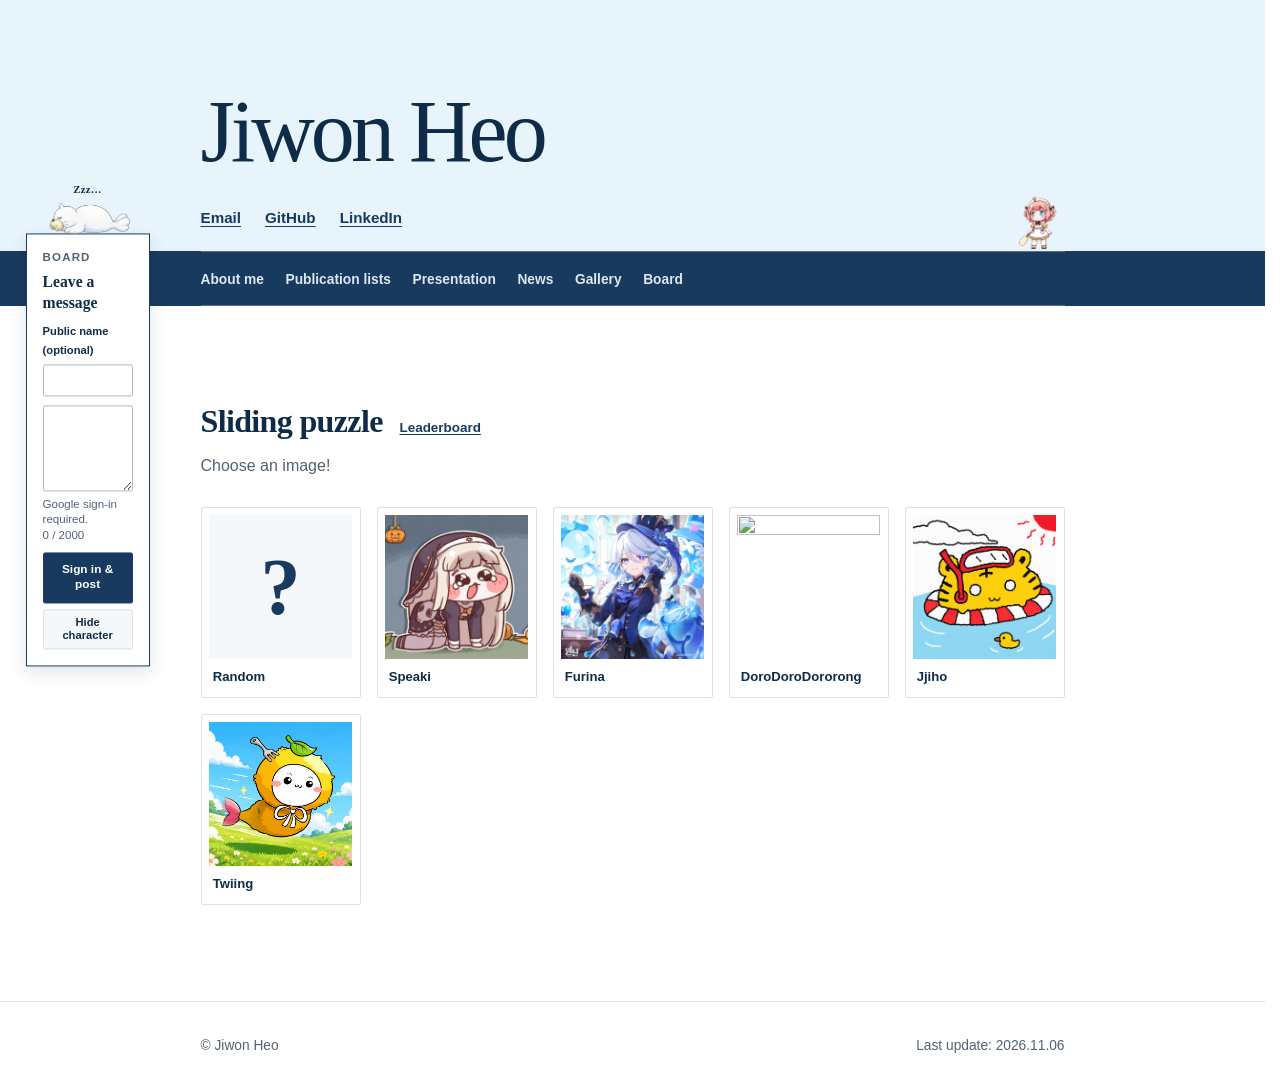
==== commit e4bc211c: "Update K-QIS 2026 presentation for November 6" ====
--- a/index.html
+++ b/index.html
@@ -429,7 +429,7 @@
   <footer class="site-footer">
     <div class="footer-content container">
       <p>&copy; Jiwon Heo</p>
-      <p>Last update: 2026.11.05</p>
+      <p>Last update: 2026.11.06</p>
     </div>
   </footer>
 
